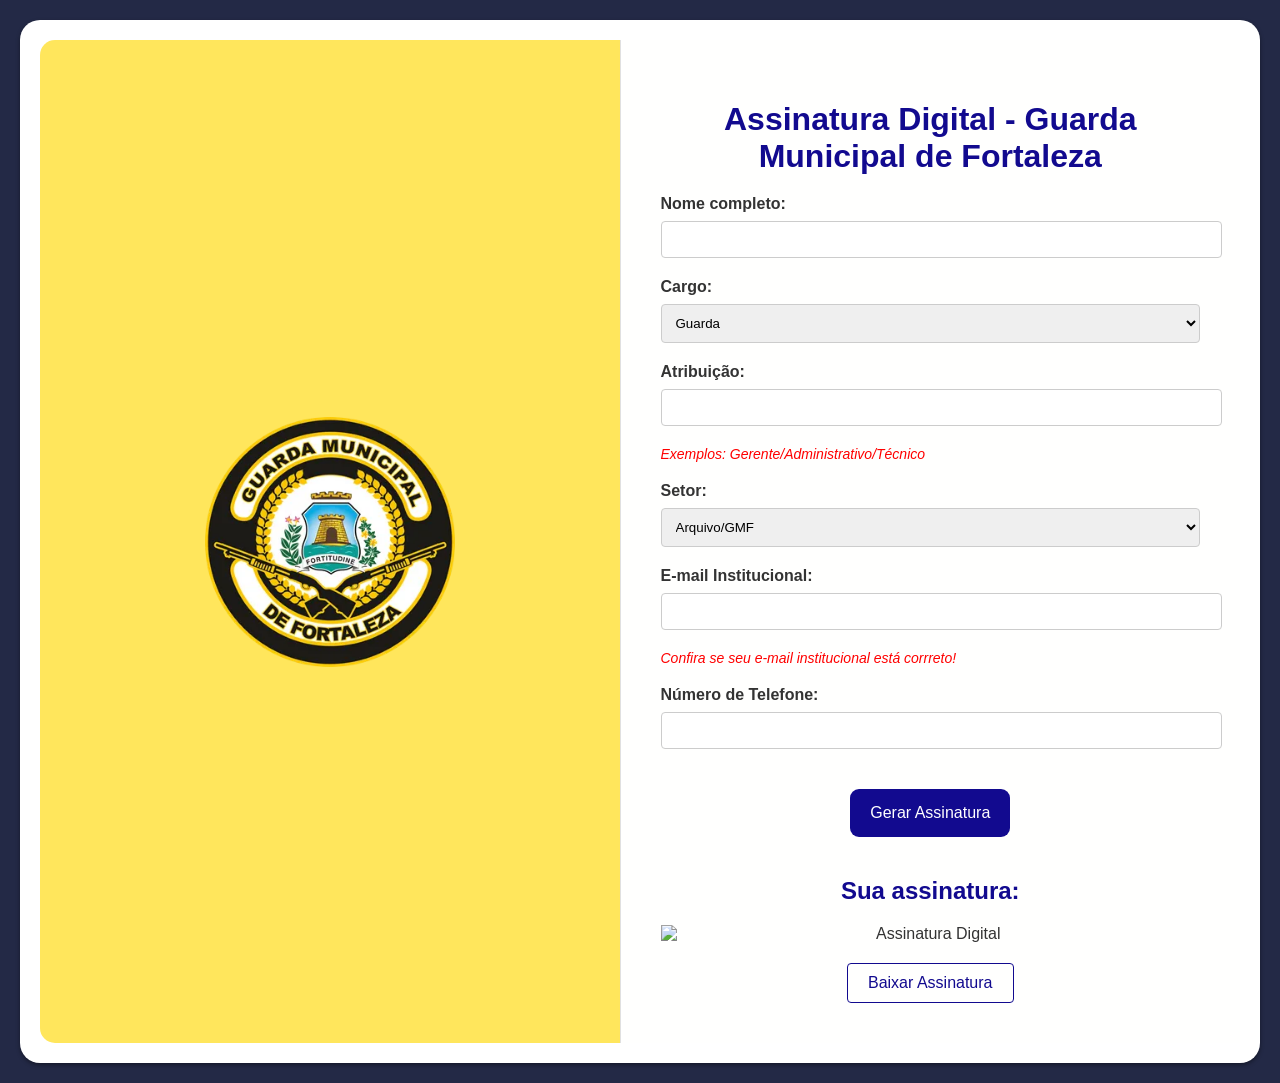
==== index.html @ 4cce67cd "first commit" ====
<!DOCTYPE html>
<html lang="en">
<head>
    <meta charset="UTF-8">
    <meta name="viewport" content="width=device-width, initial-scale=1.0">
    <title>Assinatura Digital - GMF</title>
    <link rel="shortcut icon" href="static/img/PMF_VERT_COR.ico" type="image/x-icon">
    <link rel="stylesheet" href="static/styles/style.css">
    <!-- Incluindo jQuery a partir de um CDN -->
    <script src="https://cdnjs.cloudflare.com/ajax/libs/jquery/3.6.0/jquery.min.js"></script>
    <!-- Incluindo jQuery Mask a partir de um CDN -->
    <script src="https://cdnjs.cloudflare.com/ajax/libs/jquery.mask/1.14.16/jquery.mask.min.js"></script>
</head>
<body>
    <div class="container">
        <div class="content">
            <div class="image-container">
                <img src="static/img/guarda_municipal.png" alt="Imagem Predefinida" draggable="false">
            </div>
            <div class="form-container">
                <h1>Assinatura Digital - Guarda Municipal de Fortaleza</h1>
                <form id="signature-form" action="/generate-signature" method="POST">
                    <label for="name">Nome completo:</label>
                    <input type="text" id="name" name="full_name" required>
                    
                    <label for="role">Cargo:</label>
                    <select id="role" name="role" required>
                        <option value="GD">Guarda</option>
                        <option value="SUB">Subinspetor</option>
                        <option value="INSP">Inspetor</option>
                        <option value="ESTG">Estagiário (Bolsista)</option>
                    </select>

                    <label for="assignment">Atribuição:</label>
                    <input type="text" id="assignment" name="assignment" required>
                    <span class="example">Exemplos: Gerente/Administrativo/Técnico</span>
                    
                    <label for="department">Setor:</label>
                    <select id="department" name="department" required>
                        <option value="Arquivo/GMF">Arquivo/GMF</option>
                        <option value="Armaria/GMF">Armaria/GMF</option>
                        <option value="Asjur/GMF">Asjur/GMF</option>
                        <option value="Asplan/GMF">Asplan/GMF</option>
                        <option value="Cegea/GMF">Cegea/GMF</option>
                        <option value="Cegef/GMF">Cegef/GMF</option>
                        <option value="Cegepe/GMF">Cegepe/GMF</option>
                        <option value="Cetic/GMF">Cetic/GMF</option>
                        <option value="Coesp/GMF">Coesp/GMF</option>
                        <option value="Coinsp/GMF">Coinsp/GMF</option>
                        <option value="Iterm/GMF">Iterm/GMF</option>
                        <option value="Compras/GMF">Compras/GMF</option>
                        <option value="Copcom/GMF">Copcom/GMF</option>
                        <option value="Gemp/GMF">Gemp/GMF</option>
                        <option value="Gtam/GMF">Gtam/GMF</option>
                        <option value="Iciclo/GMF">Iciclo/GMF</option>
                        <option value="Direção Adjunta/GMF">Direção-Adjunta/GMF</option>
                        <option value="Direção Geral/GMF">Direção-Geral/GMF</option>
                        <option value="Nuplan/GMF">Nuplan/GMF</option>
                        <option value="Goe/GMF">GOE/GMF</option>
                        <option value="ISU/GMF">ISU/GMF</option>
                        <option value="Nucoint/GMF">Nucoint/GMF</option>
                        <option value="Patrimônio/GMF">Patrimônio/GMF</option>
                        <option value="Protocolo/GMF">Protocolo/GMF</option>
                        <option value="Transporte/GMF">Transporte/GMF</option>
                    </select>
                    
                    <label for="email">E-mail Institucional:</label>
                    <input type="email" id="email" name="email" required>
                    <span class="example">Confira se seu e-mail institucional está corrreto!</span>
                    
                    <label for="phone">Número de Telefone:</label>
                    <input type="tel" id="phone" name="phone" required>
                    
                    <div class="button-container">
                        <button type="submit">Gerar Assinatura</button>
                    </div>
                </form>
                <div id="result">
                    <h2>Sua assinatura:</h2>
                    <img id="signature-image" src="" alt="Assinatura Digital">
                    <a id="download-link" href="" download="assinatura.png">Baixar Assinatura</a>
                </div>
            </div>
        </div>
    </div>
    <script src="static/js/script.js"></script>
</body>
</html>
---- static/styles/style.css ----
body {
    font-family: Arial, sans-serif;
    margin: 0;
    padding: 0;
    background-color: #f4f4f9;
    color: #333;
}

.container {
    display: flex;
    flex-direction: column;
    align-items: center;
    justify-content: center;
    min-height: 100vh;
    padding: 20px;
    background-color: #232946;
}

.content {
    display: flex;
    flex-direction: row;
    align-items: stretch;
    background-color: #fff;
    padding: 20px;
    border-radius: 20px;
    box-shadow: 0 2px 4px rgba(0, 0, 0, 0.397);
    width: 100%;
    max-width: 1200px;
}

.image-container {
    flex: 1;
    display: flex;
    justify-content: center;
    align-items: center;
    padding: 20px;
    border-right: 1px solid #e0e0e0;
    background-color: #ffd903a4;
    border-bottom-left-radius: 15px;
    border-top-left-radius: 15px;
}

.image-container img {
    max-width: 100%;
    max-height: 250px;
    height: auto;
    width: auto;
}

.image-container img:hover {
    transform: scale(1.05);
    transition: .2s;
}

.form-container {
    flex: 1;
    padding: 40px;
    width: 100%;
    background-color: #fffffe;
}

h1, h2 {
    color: #120a8f; /* Azul principal da GMF */
    margin-bottom: 20px;
    text-align: center;
}

label {
    display: block;
    margin-bottom: 8px;
    font-weight: bold;
}

input[type="text"],
input[type="email"],
input[type="tel"],
select {
    width: 100%;
    padding: 10px;
    margin-bottom: 20px;
    border: 1px solid #ccc;
    border-radius: 4px;
}

input:hover {
    box-shadow: 0px 0px 8px #333;
    transform: scale(1.0);
    transition: .2s;
}

select:hover {
    box-shadow: 0px 0px 8px #333;
    transform: scale(1.0);
    transition: .2s;
}

.example {
    display: block;
    margin-bottom: 20px;
    color: red;
    font-size: 14px;
    font-style: italic;
}

.button-container {
    display: flex;
    justify-content: center;
    margin-top: 20px; /* Adicione uma margem superior para espaçamento */
}

button {
    background-color: #120a8f; /* Azul principal da GMF */
    color: #fff;
    border: none;
    padding: 15px 20px;
    border-radius: 9px;
    cursor: pointer;
    font-size: 16px;
}

button:hover {
    box-shadow: 0px 0px 8px #120a8f;
    transform: scale(1.05);
    transition: .2s;
}

#result {
    margin-top: 40px;
    text-align: center;
}

#signature-image {
    max-width: 100%;
    margin-top: 20px;
    display: none; /* Esconder a imagem inicialmente */
}

#signature-image[src] {
    display: block; /* Mostrar a imagem se o src estiver definido */
}

#download-link {
    display: inline-block;
    margin-top: 20px;
    color: #120a8f; /* Azul principal da GMF */
    text-decoration: none;
    border: 1px solid #120a8f;
    padding: 10px 20px;
    border-radius: 4px;
}

#download-link:hover {
    background-color: #120a8f;
    color: #fff;
    box-shadow: 0px 0px 8px #003399;
    transform: scale(1.05);
    transition: .2s;
}

/* Media Queries */
@media screen and (max-width: 1020px) {
    .content {
        flex-direction: column;
    }

    .image-container {
        border-right: none;
        border-bottom: 1px solid #e0e0e0;
        padding-bottom: 20px;
    }

    .form-container {
        padding-top: 20px;
        max-width: 95%;
    }

    .container {
        padding: 60px;
    }

    .content {
        padding: 5px;
    }

    .image-container {
        background-color: #fff;
    }

    .form-container {
        padding: 20px;
    }

    button {
        padding: 20px;
        border-radius: 20px;
    }

    input[type="text"],
    input[type="email"],
    input[type="tel"],
    select {
        max-width: 95%;
    }

    #result {
        max-width: 98%;
    }
}

@media screen and (max-width: 768px) {
    .container {
        padding: 60px;
    }

    .content {
        padding: 5px;
    }

    .image-container {
        background-color: #fff;
    }

    .form-container {
        padding: 20px;
    }

    button {
        margin-right: 50px;
    }

    input[type="text"],
    input[type="email"],
    input[type="tel"],
    select {
        max-width: 90%;
    }

    #result {
        max-width: 90%;
    }
}

@media screen and (max-width: 480px) {
    h1 {
        font-size: 25px;
        margin-bottom: 50px;
        margin-right: 20px;
    }

    .content {
        padding: 40px;
    }

    img {
        max-width: 100%;
    }

    label {
        font-size: 18px;
    }

    input[type="text"],
    input[type="email"],
    input[type="tel"],
    select {
        margin-right: 300px;
    }

    input[type="text"],
    input[type="email"],
    input[type="tel"],
    select {
        background-color: #33333318;
    }

    button {
        font-size: 14px;
        padding: 10px;
        margin-left: 30px;
    }

    .example {
        font-size: 12px;
    }

    .form-container {
        margin-right: 20px;
    }

}
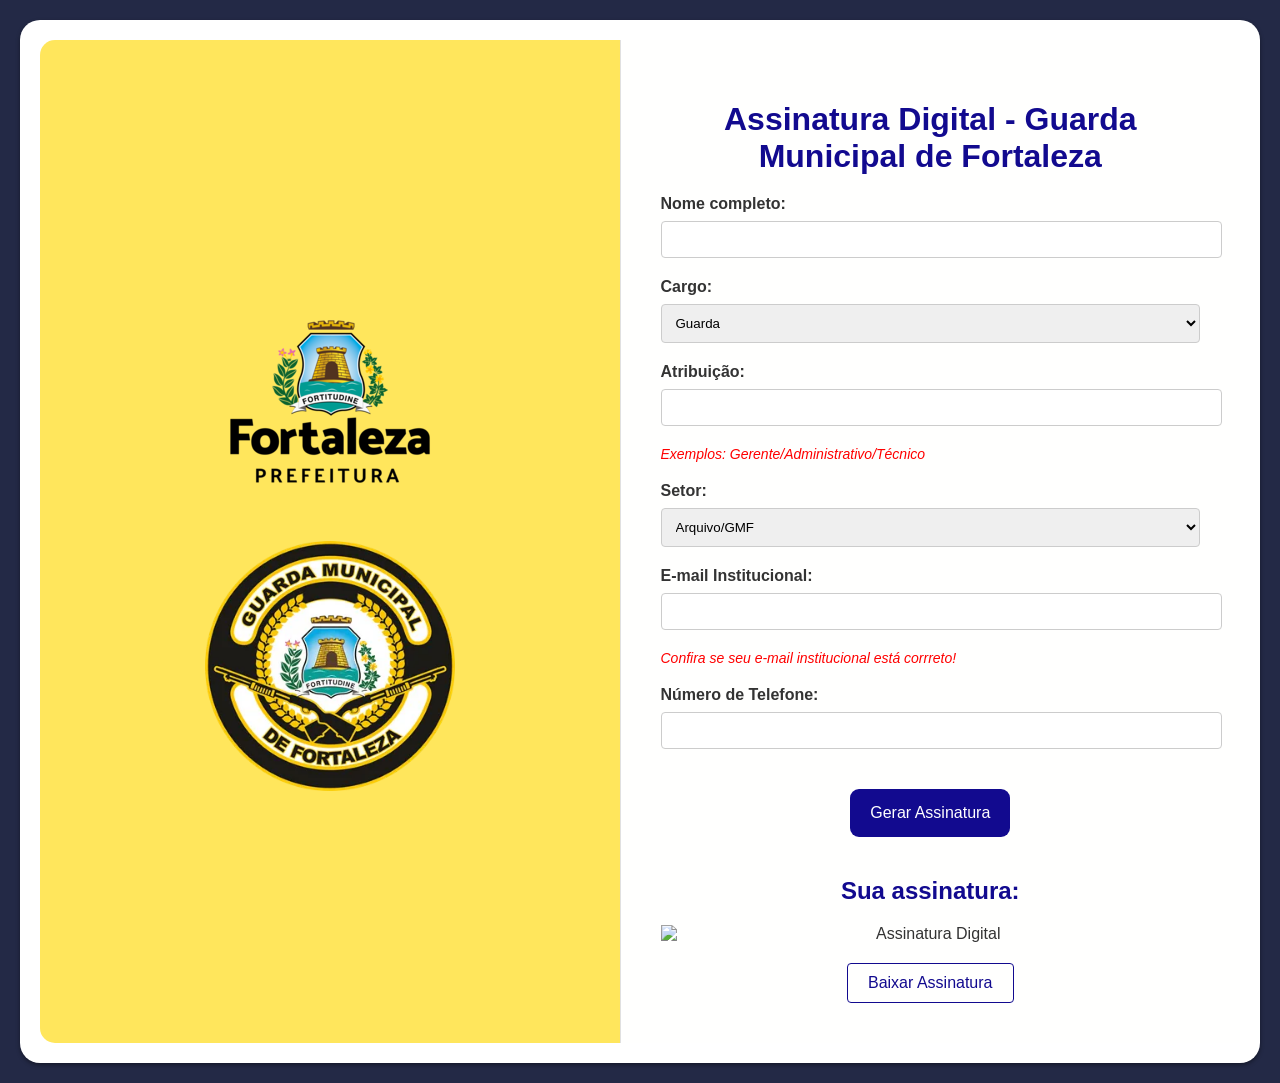
==== commit e45e2ed4: "fix: ajustando media query mobile" ====
--- a/index.html
+++ b/index.html
@@ -16,6 +16,7 @@
         <div class="content">
             <div class="image-container">
                 <img src="static/img/guarda_municipal.png" alt="Imagem Predefinida" draggable="false">
+                <img src="static/img/PMF_VERT_COR.ico" alt="Imagem Predefinida" draggable="false">
             </div>
             <div class="form-container">
                 <h1>Assinatura Digital - Guarda Municipal de Fortaleza</h1>
--- a/static/styles/style.css
+++ b/static/styles/style.css
@@ -38,6 +38,8 @@
     background-color: #ffd903a4;
     border-bottom-left-radius: 15px;
     border-top-left-radius: 15px;
+    flex-direction: column-reverse;
+    flex-wrap: wrap;
 }
 
 .image-container img {
@@ -45,6 +47,7 @@
     max-height: 250px;
     height: auto;
     width: auto;
+    margin: 15px;
 }
 
 .image-container img:hover {
@@ -167,6 +170,12 @@
         border-right: none;
         border-bottom: 1px solid #e0e0e0;
         padding-bottom: 20px;
+        flex-direction: row;
+    }
+
+    .image-container img {
+        max-width: 200px;
+        max-height: 200px;
     }
 
     .form-container {
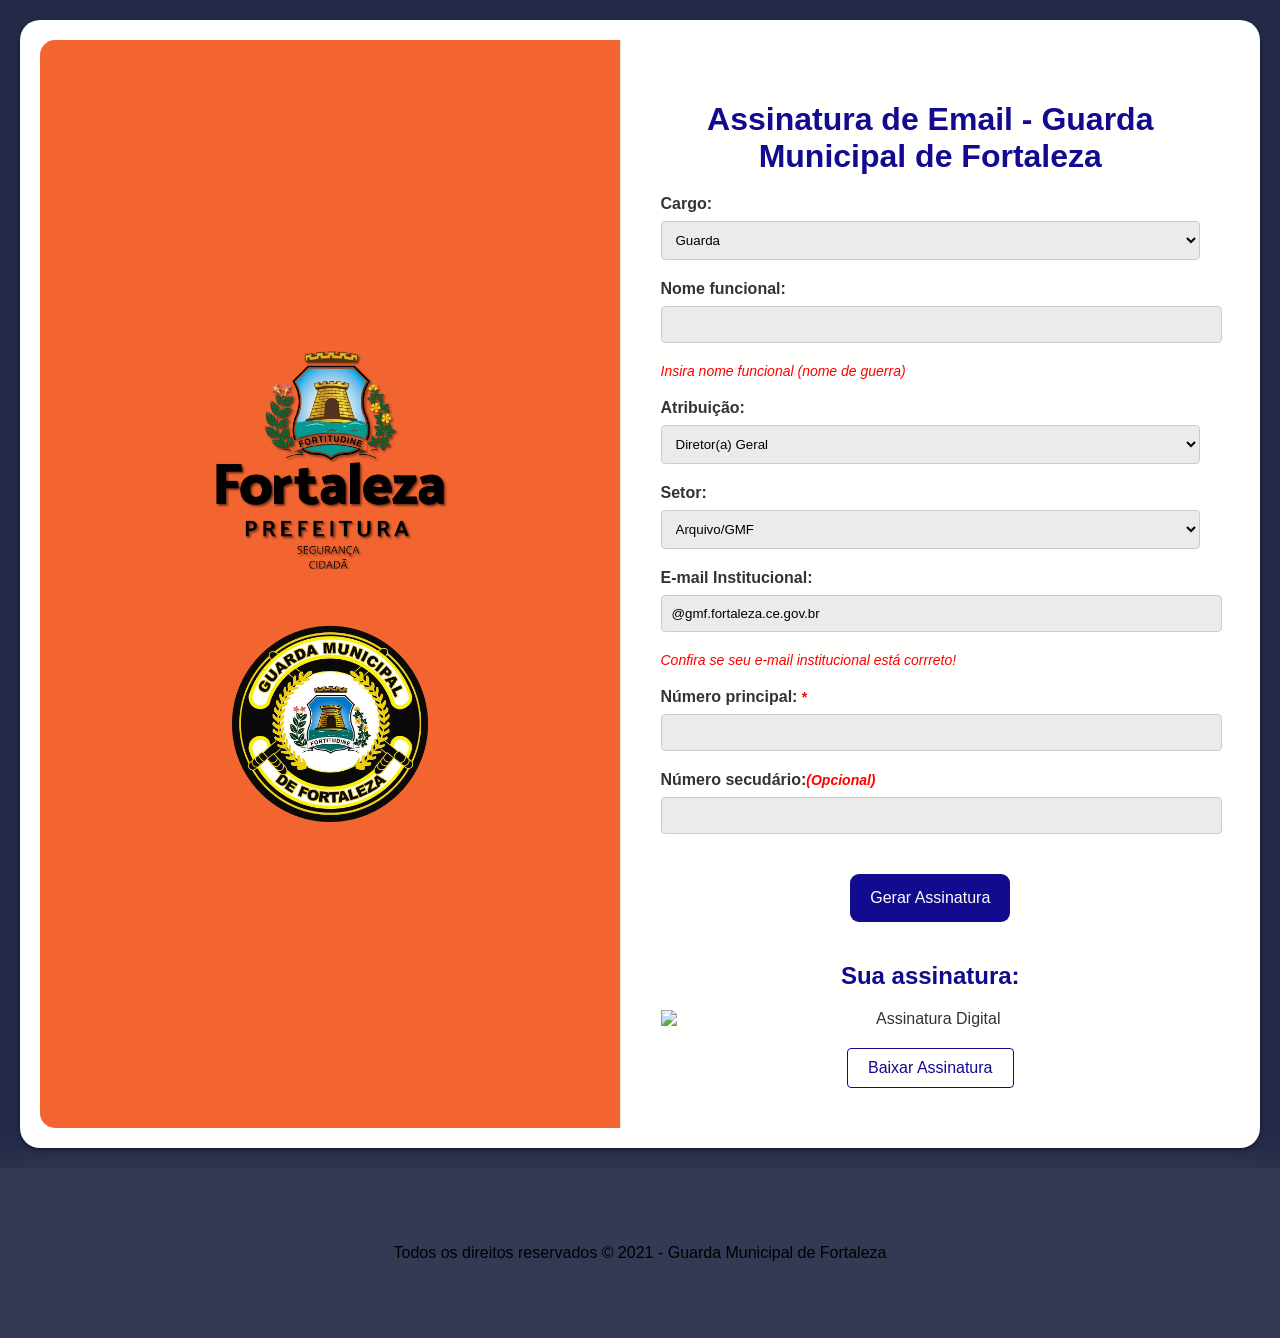
==== commit f018cc99: "feat: implementação de outros fomularios" ====
--- a/index.html
+++ b/index.html
@@ -15,26 +15,39 @@
     <div class="container">
         <div class="content">
             <div class="image-container">
-                <img src="static/img/guarda_municipal.png" alt="Imagem Predefinida" draggable="false">
-                <img src="static/img/PMF_VERT_COR.ico" alt="Imagem Predefinida" draggable="false">
+                <img src="static/img/logo gmf.png" alt="Logo Guarda Municipal de Fortaleza" draggable="false">
+                <img src="static/img/SEGURANÇA CIDADA.png" alt="Logo Prefeitura de Fortaleza" draggable="false">
             </div>
             <div class="form-container">
-                <h1>Assinatura Digital - Guarda Municipal de Fortaleza</h1>
+                <h1>Assinatura de Email - Guarda Municipal de Fortaleza</h1>
                 <form id="signature-form" action="/generate-signature" method="POST">
-                    <label for="name">Nome completo:</label>
-                    <input type="text" id="name" name="full_name" required>
-                    
+
                     <label for="role">Cargo:</label>
                     <select id="role" name="role" required>
                         <option value="GD">Guarda</option>
-                        <option value="SUB">Subinspetor</option>
-                        <option value="INSP">Inspetor</option>
+                        <option value="SUB">Subinspetor(a)</option>
+                        <option value="INSP">Inspetor(a)</option>
                         <option value="ESTG">Estagiário (Bolsista)</option>
+                        <option value="">Comissionado</option> <!-- Sumir CARGOS -->
+                        <option value="">Tercerizado</option> <!-- Sumir CARGOS -->
                     </select>
 
+                    <label for="name">Nome funcional:</label>
+                    <input type="text" id="name" name="full_name" required maxlength="20">
+                    <span class="example">Insira nome funcional (nome de guerra)</span>
+                    
                     <label for="assignment">Atribuição:</label>
-                    <input type="text" id="assignment" name="assignment" required>
-                    <span class="example">Exemplos: Gerente/Administrativo/Técnico</span>
+                    <select id="assignment" name="assignment" required>
+                        <option value="Diretor a Geral">Diretor(a) Geral</option>
+                        <option value="Diretor(a) adjuto(a)">Diretor(a) adjuto(a)</option>
+                        <option value="Coordenador(a)">Coordenador(a)</option>
+                        <option value="Chefe de Núcleo">Chefe de Núcleo</option>
+                        <option value="Gerente">Gerente</option>
+                        <option value="Comandante de Inspetoria">Comandante de Inspetoria</option>
+                        <option value="Administrativo">Administrativo</option>
+                        <option value="Técnico">Técnico</option>
+                        <option value="Técnico-Administrativo">Técnico-Administrativo</option>
+                    </select>
                     
                     <label for="department">Setor:</label>
                     <select id="department" name="department" required>
@@ -51,26 +64,33 @@
                         <option value="Iterm/GMF">Iterm/GMF</option>
                         <option value="Compras/GMF">Compras/GMF</option>
                         <option value="Copcom/GMF">Copcom/GMF</option>
+                        <option value="Coafi/GMF">Coafi/GMF</option>
                         <option value="Gemp/GMF">Gemp/GMF</option>
                         <option value="Gtam/GMF">Gtam/GMF</option>
                         <option value="Iciclo/GMF">Iciclo/GMF</option>
                         <option value="Direção Adjunta/GMF">Direção-Adjunta/GMF</option>
                         <option value="Direção Geral/GMF">Direção-Geral/GMF</option>
                         <option value="Nuplan/GMF">Nuplan/GMF</option>
-                        <option value="Goe/GMF">GOE/GMF</option>
-                        <option value="ISU/GMF">ISU/GMF</option>
+                        <option value="Goe/GMF">Goe/GMF</option>
+                        <option value="ISU/GMF">Isu/GMF</option>
+                        <option value="ISE/GMF">Ise/GMF</option>
+                        <option value="ISA/GMF">Isa/GMF</option>
                         <option value="Nucoint/GMF">Nucoint/GMF</option>
                         <option value="Patrimônio/GMF">Patrimônio/GMF</option>
+                        <option value="Logistica/GMF">Logistica/GMF</option>
                         <option value="Protocolo/GMF">Protocolo/GMF</option>
                         <option value="Transporte/GMF">Transporte/GMF</option>
                     </select>
                     
                     <label for="email">E-mail Institucional:</label>
-                    <input type="email" id="email" name="email" required>
+                    <input type="email" id="email" name="email" value="@gmf.fortaleza.ce.gov.br" required>
                     <span class="example">Confira se seu e-mail institucional está corrreto!</span>
                     
-                    <label for="phone">Número de Telefone:</label>
+                    <label for="phone">Número principal:<span class="required"> *</span></label>
                     <input type="tel" id="phone" name="phone" required>
+
+                    <label for="phone-secondary">Número secudário:<span class="required">(Opcional)</span></label>
+                    <input type="tel" id="phone-secondary" name="phone-secondary" >
                     
                     <div class="button-container">
                         <button type="submit">Gerar Assinatura</button>
@@ -84,6 +104,9 @@
             </div>
         </div>
     </div>
+    <footer>
+        <p>Todos os direitos reservados &copy; 2021 - Guarda Municipal de Fortaleza</p>
+    </footer>
     <script src="static/js/script.js"></script>
 </body>
 </html>
--- a/static/styles/style.css
+++ b/static/styles/style.css
@@ -35,7 +35,7 @@
     align-items: center;
     padding: 20px;
     border-right: 1px solid #e0e0e0;
-    background-color: #ffd903a4;
+    background-color: #f25b24f1;
     border-bottom-left-radius: 15px;
     border-top-left-radius: 15px;
     flex-direction: column-reverse;
@@ -83,6 +83,7 @@
     margin-bottom: 20px;
     border: 1px solid #ccc;
     border-radius: 4px;
+    background-color: #33333318;
 }
 
 input:hover {
@@ -95,6 +96,14 @@
     box-shadow: 0px 0px 8px #333;
     transform: scale(1.0);
     transition: .2s;
+}
+
+.required {
+    display: inline;
+    margin-bottom: 20px;
+    color: red;
+    font-size: 14px;
+    font-style: italic;
 }
 
 .example {
@@ -160,6 +169,15 @@
     transition: .2s;
 }
 
+footer {
+    display: flex;
+    justify-content: center;
+    padding: 60px 4%;
+    box-shadow: 0px 0px 40px 10px #a7a9be1e;
+    background-color: #232946ea;
+    color: #000000;
+}
+
 /* Media Queries */
 @media screen and (max-width: 1020px) {
     .content {
@@ -250,6 +268,11 @@
 }
 
 @media screen and (max-width: 480px) {
+    .image-container img{
+        max-width: 100px;
+        max-height: 100px;
+    }
+
     h1 {
         font-size: 25px;
         margin-bottom: 50px;
@@ -262,6 +285,7 @@
 
     img {
         max-width: 100%;
+        max-height: 100%;
     }
 
     label {
